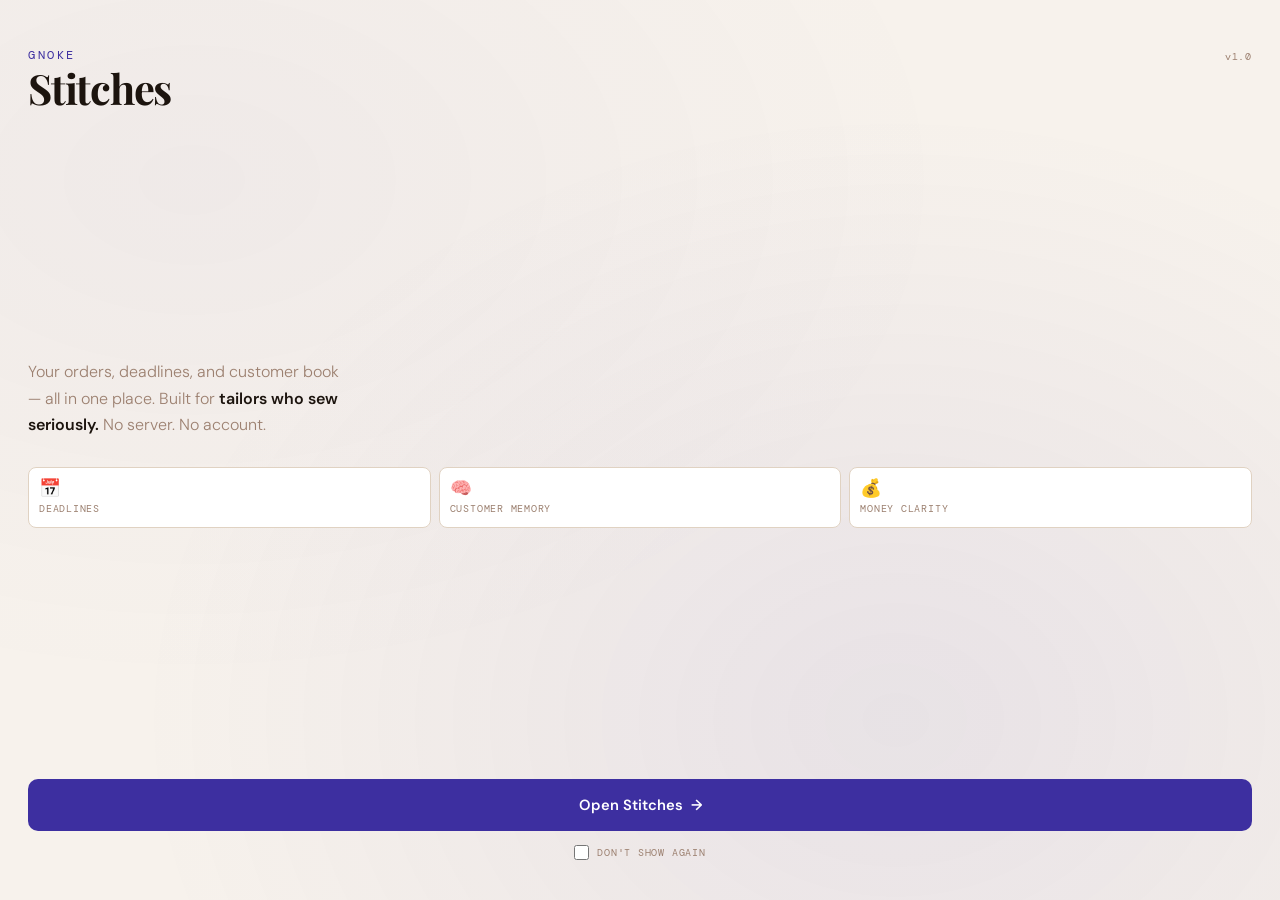
==== index.html @ dba2abd4 "Add files via upload" ====
<!DOCTYPE html>
<html lang="en">
<head>
  <meta charset="UTF-8" />
  <meta name="viewport" content="width=device-width, initial-scale=1.0, viewport-fit=cover" />
  <title>Gnoke Stitches</title>

  <link rel="preconnect" href="https://fonts.googleapis.com" />
  <link rel="preconnect" href="https://fonts.gstatic.com" crossorigin />
  <link href="https://fonts.googleapis.com/css2?family=DM+Mono:wght@400;500&family=Playfair+Display:wght@700&family=DM+Sans:wght@300;400;600&display=swap" rel="stylesheet" />

  <link rel="icon"             type="image/png" href="global.png" />
  <link rel="apple-touch-icon" href="global.png" />
  <link rel="manifest"         href="manifest.json" />

  <script>
    if ('serviceWorker' in navigator) {
      navigator.serviceWorker.register('sw.js');
    }
  </script>

  <style>
    *, *::before, *::after { box-sizing: border-box; margin: 0; padding: 0; }

    :root {
      --bg:           #f7f2ec;
      --text:         #1c140e;
      --muted:        #9c8070;
      --accent:       #3d2fa0;
      --border:       #e0d2c2;
      --surface:      #ffffff;

      --font-sans:    'DM Sans', sans-serif;
      --font-mono:    'DM Mono', monospace;
      --font-display: 'Playfair Display', serif;
    }

    html, body {
      width: 100%; height: 100dvh;
      background: var(--bg); color: var(--text);
      font-family: var(--font-sans);
      -webkit-font-smoothing: antialiased;
      overflow: hidden;
    }

    .bg-layer {
      position: fixed; inset: 0; z-index: 0; pointer-events: none;
      background:
        radial-gradient(ellipse at 70% 80%, color-mix(in srgb, var(--accent) 8%, transparent) 0%, transparent 60%),
        radial-gradient(ellipse at 15% 20%, color-mix(in srgb, var(--accent) 4%, transparent) 0%, transparent 50%);
    }

    .page {
      position: relative; z-index: 1;
      width: 100%; height: 100dvh;
      display: flex; flex-direction: column;
      justify-content: space-between;
      padding: 48px 28px 40px;
    }

    .version {
      position: absolute; top: 50px; right: 28px;
      font-family: var(--font-mono);
      font-size: 0.62rem; letter-spacing: 0.08em; color: var(--muted);
      opacity: 0; animation: up 0.5s ease 0.05s forwards;
    }

    .top {
      display: flex; flex-direction: column; gap: 4px;
      opacity: 0; animation: up 0.5s ease 0.1s forwards;
    }
    .gnoke-label {
      font-family: var(--font-mono);
      font-size: 0.72rem; letter-spacing: 0.22em;
      text-transform: uppercase; color: var(--accent);
    }
    .app-name {
      font-family: var(--font-display);
      font-size: 2.6rem; font-weight: 700;
      letter-spacing: -0.03em; line-height: 1; color: var(--text);
    }

    .mid {
      display: flex; flex-direction: column; gap: 28px;
      opacity: 0; animation: up 0.5s ease 0.25s forwards;
    }
    .desc {
      font-size: 1rem; font-weight: 300;
      color: var(--muted); line-height: 1.65; max-width: 320px;
    }
    .desc strong { color: var(--text); font-weight: 600; }

    .pillars { display: flex; gap: 8px; }
    .pillar {
      flex: 1; background: var(--surface);
      border: 1px solid var(--border); border-radius: 8px;
      padding: 12px 10px;
      display: flex; flex-direction: column; gap: 5px;
    }
    .pillar-icon  { font-size: 1.1rem; line-height: 1; }
    .pillar-label {
      font-family: var(--font-mono);
      font-size: 0.6rem; letter-spacing: 0.08em;
      text-transform: uppercase; color: var(--muted);
    }

    .bottom {
      display: flex; flex-direction: column; gap: 14px;
      opacity: 0; animation: up 0.5s ease 0.4s forwards;
    }

    .enter-btn {
      display: flex; align-items: center;
      justify-content: center; gap: 8px;
      width: 100%; padding: 16px;
      background: var(--accent); color: #fff;
      font-family: var(--font-sans);
      font-size: 0.92rem; font-weight: 600;
      border: none; border-radius: 10px;
      cursor: pointer; text-decoration: none;
      transition: opacity 0.15s, transform 0.15s;
    }
    .enter-btn:active { opacity: 0.88; transform: scale(0.98); }
    .arrow { transition: transform 0.2s; display: inline-block; }
    .enter-btn:hover .arrow { transform: translateX(4px); }

    .skip-row {
      display: flex; align-items: center;
      justify-content: center; gap: 8px;
    }
    .skip-row input {
      width: 15px; height: 15px;
      accent-color: var(--accent); cursor: pointer;
    }
    .skip-row label {
      font-family: var(--font-mono);
      font-size: 0.62rem; letter-spacing: 0.08em;
      text-transform: uppercase; color: var(--muted);
      cursor: pointer; user-select: none;
    }

    body.out { animation: fadeOut 0.28s ease forwards; }
    @keyframes fadeOut { to { opacity: 0; } }
    @keyframes up {
      from { opacity: 0; transform: translateY(12px); }
      to   { opacity: 1; transform: translateY(0); }
    }
  </style>
</head>
<body>

<div class="bg-layer"></div>
<span class="version">v1.0</span>

<div class="page">

  <div class="top">
    <span class="gnoke-label">Gnoke</span>
    <span class="app-name">Stitches</span>
  </div>

  <div class="mid">
    <p class="desc">
      Your orders, deadlines, and customer book — all in one place.
      Built for <strong>tailors who sew seriously.</strong>
      No server. No account.
    </p>

    <div class="pillars">
      <div class="pillar">
        <span class="pillar-icon">📅</span>
        <span class="pillar-label">Deadlines</span>
      </div>
      <div class="pillar">
        <span class="pillar-icon">🧠</span>
        <span class="pillar-label">Customer Memory</span>
      </div>
      <div class="pillar">
        <span class="pillar-icon">💰</span>
        <span class="pillar-label">Money Clarity</span>
      </div>
    </div>
  </div>

  <div class="bottom">
    <a class="enter-btn" href="main/" onclick="go(event)">
      Open Stitches <span class="arrow">→</span>
    </a>
    <div class="skip-row">
      <input type="checkbox" id="skip" />
      <label for="skip">Don't show again</label>
    </div>
  </div>

</div>

<script>
  const KEY = 'gnoke_stitches_skip_intro';
  if (localStorage.getItem(KEY) === '1') {
    window.location.replace('main/');
  }
  function go(e) {
    e.preventDefault();
    if (document.getElementById('skip').checked) {
      localStorage.setItem(KEY, '1');
    }
    document.body.classList.add('out');
    setTimeout(() => window.location.href = 'main/', 280);
  }
</script>
</body>
</html>
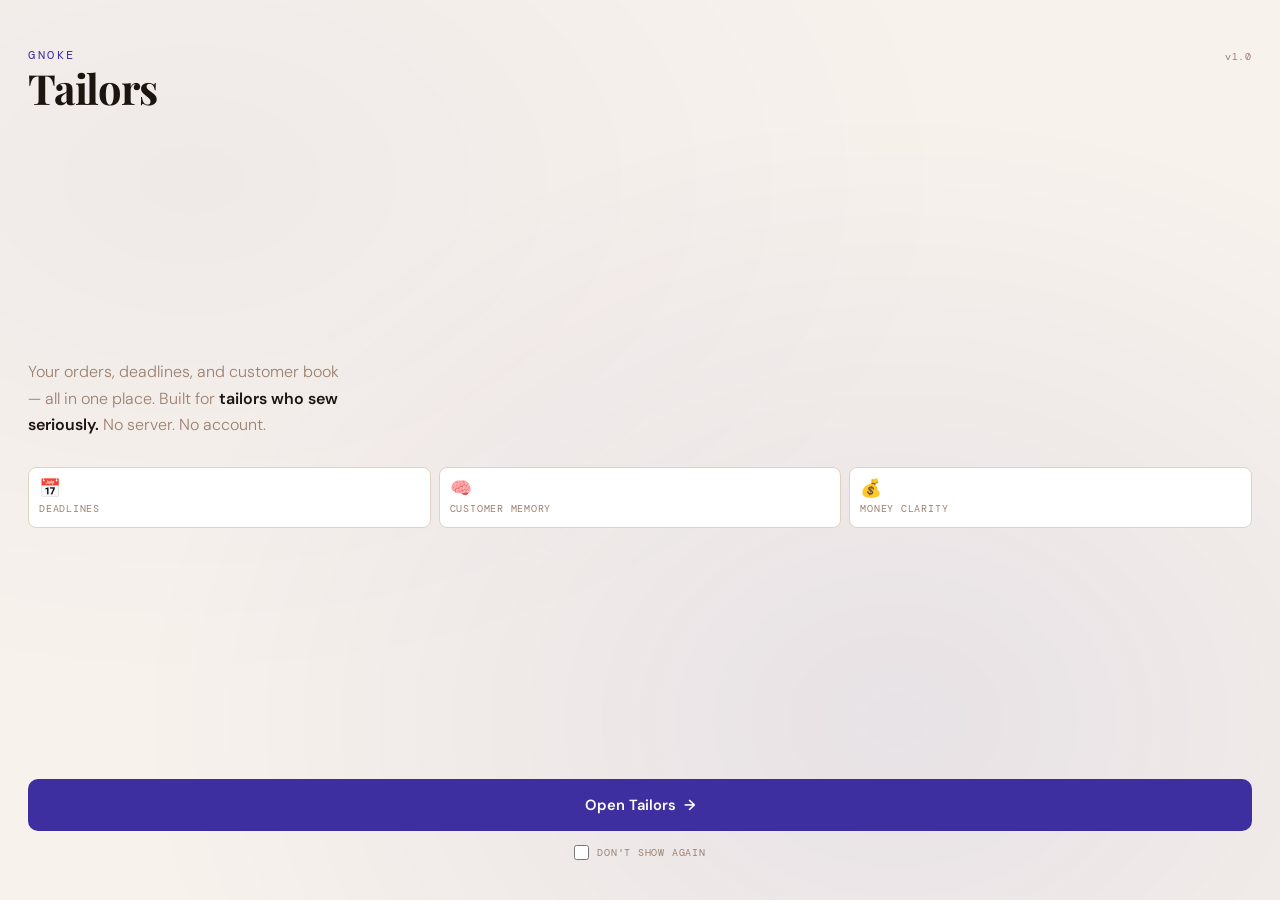
==== commit 12b9ee78: "Add files via upload" ====
--- a/index.html
+++ b/index.html
@@ -3,7 +3,7 @@
 <head>
   <meta charset="UTF-8" />
   <meta name="viewport" content="width=device-width, initial-scale=1.0, viewport-fit=cover" />
-  <title>Gnoke Stitches</title>
+  <title>Gnoke Tailors</title>
 
   <link rel="preconnect" href="https://fonts.googleapis.com" />
   <link rel="preconnect" href="https://fonts.gstatic.com" crossorigin />
@@ -156,7 +156,7 @@
 
   <div class="top">
     <span class="gnoke-label">Gnoke</span>
-    <span class="app-name">Stitches</span>
+    <span class="app-name">Tailors</span>
   </div>
 
   <div class="mid">
@@ -184,7 +184,7 @@
 
   <div class="bottom">
     <a class="enter-btn" href="main/" onclick="go(event)">
-      Open Stitches <span class="arrow">→</span>
+      Open Tailors <span class="arrow">→</span>
     </a>
     <div class="skip-row">
       <input type="checkbox" id="skip" />
